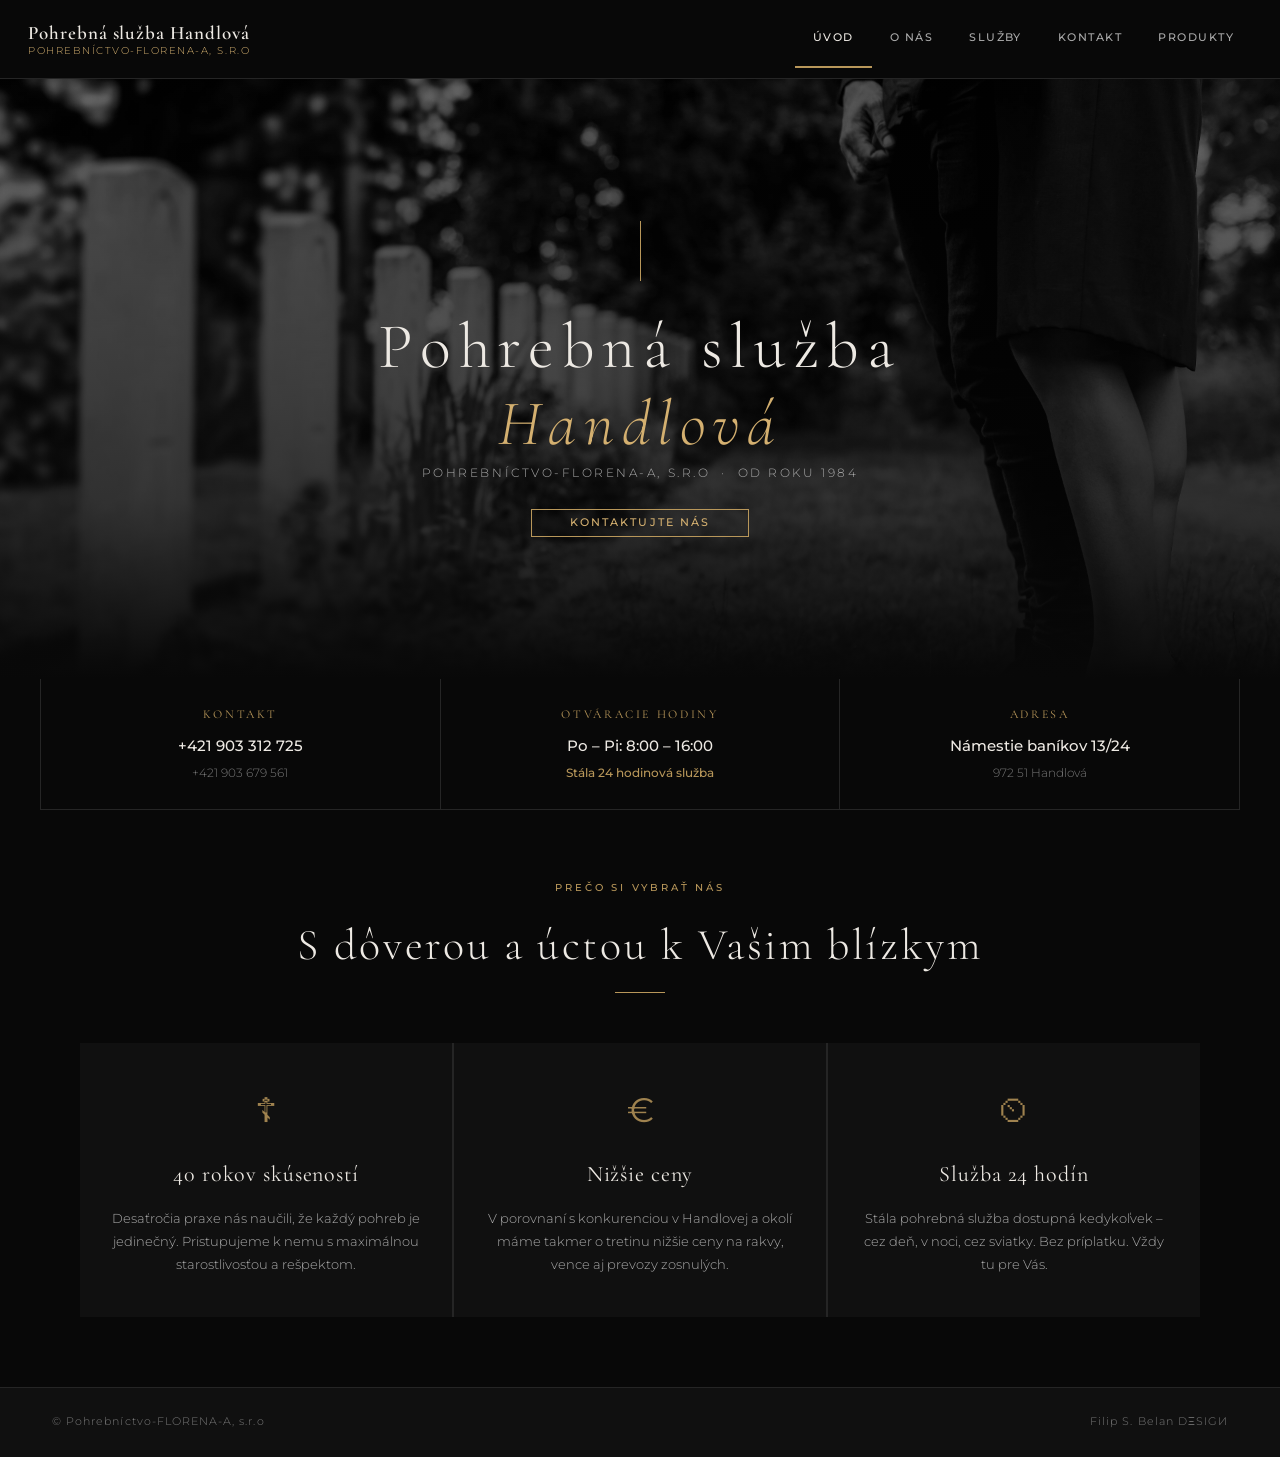
==== index.html @ 0f8f4268 "Add files via upload" ====
<!DOCTYPE html>
<html lang="sk">
<head>
  <meta charset="UTF-8" />
  <meta name="viewport" content="width=device-width, initial-scale=1.0" />
  <title>Pohrebná služba Handlová – Pohrebníctvo FLORENA-A, s.r.o</title>
  <meta name="description" content="Pohrebná služba Handlová – komplexné pohrebné služby, rakvy, vence. 40 rokov skúseností. Stála 24-hodinová služba bez príplatku. Tel: +421 903 312 725" />
  <meta property="og:title" content="Pohrebná služba Handlová – FLORENA-A" />
  <meta property="og:description" content="Komplexné pohrebné služby, rakvy, vence. 40 rokov skúseností. Stála 24h služba." />
  <meta property="og:type" content="website" />
  <link rel="icon" href="favicon.svg" type="image/svg+xml" />
  <link rel="stylesheet" href="style.css" />
</head>
<body>

<div id="header">
  <div class="header-wrap">
    <a href="index.html" class="logo-link">
      <div class="logo-txt">
        <span class="nazov">Pohrebná služba Handlová</span>
        <span class="podtit">Pohrebníctvo-FLORENA-A, s.r.o</span>
      </div>
    </a>
    <button class="hamburger" id="hamburger">&#9776;</button>
    <nav>
      <ul>
        <li><a href="index.html" class="active">Úvod</a></li>
        <li><a href="o-nas.html">O nás</a></li>
        <li><a href="sluzby.html">Služby</a></li>
        <li><a href="kontakt.html">Kontakt</a></li>
        <li>
          <a href="vence.html">Produkty</a>
          <ul>
            <li><a href="vence.html">Vence</a></li>
            <li><a href="rakvy.html">Rakvy</a></li>
          </ul>
        </li>
      </ul>
    </nav>
  </div>
</div>

<div id="hero">
  <img src="images/hero.webp" alt="Pohrebné služby Handlová" />
  <div class="hero-overlay">
    <span class="hero-line fade-up"></span>
    <h1 class="fade-up fade-up-d1">Pohrebná služba<br><em>Handlová</em></h1>
    <p class="fade-up fade-up-d2">Pohrebníctvo-FLORENA-A, s.r.o &nbsp;·&nbsp; Od roku 1984</p>
    <a href="kontakt.html" class="hero-cta fade-up fade-up-d3">Kontaktujte nás</a>
  </div>
</div>

<div id="infobar">
  <div class="info-col fade-up fade-up-d1">
    <h3>Kontakt</h3>
    <h4><a href="tel:+421903312725">+421 903 312 725</a></h4>
    <p><a href="tel:+421903679561">+421 903 679 561</a></p>
  </div>
  <div class="info-col fade-up fade-up-d2">
    <h3>Otváracie hodiny</h3>
    <h4>Po – Pi: 8:00 – 16:00</h4>
    <p><strong>Stála 24 hodinová služba</strong></p>
  </div>
  <div class="info-col fade-up fade-up-d3">
    <h3>Adresa</h3>
    <h4>Námestie baníkov 13/24</h4>
    <p>972 51 Handlová</p>
  </div>
</div>

<section id="preco-my">
  <p class="section-label fade-up">Prečo si vybrať nás</p>
  <h2 class="section-title fade-up fade-up-d1">S dôverou a úctou k Vašim blízkym</h2>
  <span class="section-rule fade-up fade-up-d2"></span>

  <div class="pillars">
    <div class="pillar fade-up fade-up-d1">
      <span class="pillar-icon">☦</span>
      <h3>40 rokov skúseností</h3>
      <p>Desaťročia praxe nás naučili, že každý pohreb je jedinečný. Pristupujeme k nemu s maximálnou starostlivosťou a rešpektom.</p>
    </div>
    <div class="pillar fade-up fade-up-d2">
      <span class="pillar-icon">€</span>
      <h3>Nižšie ceny</h3>
      <p>V porovnaní s konkurenciou v Handlovej a okolí máme takmer o tretinu nižšie ceny na rakvy, vence aj prevozy zosnulých.</p>
    </div>
    <div class="pillar fade-up fade-up-d3">
      <span class="pillar-icon">⏲</span>
      <h3>Služba 24 hodín</h3>
      <p>Stála pohrebná služba dostupná kedykoľvek – cez deň, v noci, cez sviatky. Bez príplatku. Vždy tu pre Vás.</p>
    </div>
  </div>
</section>

<div id="footer">
  <span>© Pohrebníctvo-FLORENA-A, s.r.o</span>
  <span>Filip S. Belan DΞSIGИ</span>
</div>

<script src="nav.js"></script>
</body>
</html>
---- style.css ----
@import url('https://fonts.googleapis.com/css2?family=Cormorant+Garamond:ital,wght@0,300;0,400;0,600;1,300;1,400&family=Montserrat:wght@300;400;500;600&display=swap');

*, *::before, *::after { box-sizing: border-box; margin: 0; padding: 0; }
html { scroll-behavior: smooth; }
html, body { width: 100%; }

:root {
  --black:   #080808;
  --dark:    #101010;
  --mid:     #1a1a1a;
  --border:  #252525;
  --grey:    #777777;
  --silver:  #aaaaaa;
  --white:   #ede9e3;
  --accent:  #b8975a;
  --accent2: #d4b070;
}

body {
  font-family: 'Montserrat', sans-serif;
  font-size: 14px;
  color: var(--white);
  background: var(--black);
  line-height: 1.6;
  overflow-x: hidden;
}

a { color: var(--silver); text-decoration: none; transition: color 0.25s; }
a:hover { color: var(--white); }
img { display: block; max-width: 100%; height: auto; }

/* ── FADE IN ── */
@keyframes fadeUp {
  from { opacity: 0; transform: translateY(22px); }
  to   { opacity: 1; transform: translateY(0); }
}
.fade-up { animation: fadeUp 0.8s ease both; }
.fade-up-d1 { animation-delay: 0.15s; }
.fade-up-d2 { animation-delay: 0.30s; }
.fade-up-d3 { animation-delay: 0.45s; }
.fade-up-d4 { animation-delay: 0.60s; }

/* ══════════════════════════════
   HEADER
══════════════════════════════ */
#header {
  background: var(--black);
  width: 100%;
  border-bottom: 1px solid var(--border);
  position: sticky;
  top: 0;
  z-index: 200;
  transition: box-shadow 0.3s;
}
#header.scrolled { box-shadow: 0 4px 30px rgba(0,0,0,0.7); }

.header-wrap {
  max-width: 1320px;
  margin: 0 auto;
  display: flex;
  align-items: center;
  justify-content: space-between;
  padding: 10px 28px;
  gap: 10px;
}

.logo-link { display: flex; align-items: center; gap: 14px; text-decoration: none; flex-shrink: 0; }
.logo-link img { height: 52px; width: auto; }

.logo-txt { line-height: 1.25; }
.logo-txt .nazov {
  display: block;
  font-family: 'Cormorant Garamond', serif;
  font-size: 19px;
  font-weight: 600;
  color: var(--white);
  white-space: nowrap;
  letter-spacing: 0.05em;
}
.logo-txt .podtit {
  display: block;
  font-size: 9.5px;
  font-weight: 300;
  color: var(--accent2);
  white-space: nowrap;
  letter-spacing: 0.16em;
  text-transform: uppercase;
}

/* ── NAV ── */
nav { display: flex; align-items: stretch; }
nav ul { list-style: none; display: flex; align-items: stretch; }
nav ul li { position: relative; }

nav ul li > a {
  display: flex; align-items: center;
  padding: 0 18px;
  height: 58px;
  color: var(--silver);
  font-size: 10.5px;
  font-weight: 500;
  text-transform: uppercase;
  letter-spacing: 0.14em;
  white-space: nowrap;
  border-bottom: 2px solid transparent;
  transition: color 0.2s, border-color 0.2s;
}
nav ul li > a:hover,
nav ul li > a.active {
  color: var(--white);
  border-bottom-color: var(--accent);
}

/* Dropdown */
nav ul li ul {
  display: none;
  position: absolute;
  top: 100%;
  left: 0;
  background: var(--dark);
  min-width: 160px;
  z-index: 999;
  border: 1px solid var(--border);
  border-top: 2px solid var(--accent);
  box-shadow: 0 12px 40px rgba(0,0,0,0.6);
}
nav ul li:hover > ul { display: block; }
nav ul li ul li > a {
  height: auto;
  padding: 13px 20px;
  font-size: 10.5px;
  border-bottom: 1px solid var(--border);
  display: block;
}
nav ul li ul li:last-child > a { border-bottom: none; }
nav ul li ul li > a:hover { background: var(--mid); color: var(--accent2); border-bottom-color: var(--border); }

.hamburger {
  display: none;
  color: var(--white);
  font-size: 22px;
  background: none;
  border: 1px solid var(--border);
  padding: 6px 12px;
  cursor: pointer;
  line-height: 1;
  transition: border-color 0.2s;
}
.hamburger:hover { border-color: var(--accent); }

/* ══════════════════════════════
   HERO
══════════════════════════════ */
#hero {
  width: 100%;
  position: relative;
  overflow: hidden;
  line-height: 0;
}
#hero img {
  width: 100%;
  max-height: 600px;
  object-fit: cover;
  object-position: center 30%;
  display: block;
  filter: brightness(0.45);
  transform: scale(1.03);
  transition: transform 8s ease;
}
#hero.loaded img { transform: scale(1); }

#hero::after {
  content: '';
  position: absolute;
  inset: 0;
  background: linear-gradient(to bottom, rgba(8,8,8,0.1) 0%, rgba(8,8,8,0.5) 70%, var(--black) 100%);
  pointer-events: none;
}

.hero-overlay {
  position: absolute;
  inset: 0;
  display: flex;
  flex-direction: column;
  align-items: center;
  justify-content: center;
  z-index: 2;
  text-align: center;
  padding: 0 24px;
}

.hero-line {
  display: block;
  width: 1px;
  height: 60px;
  background: var(--accent);
  margin: 0 auto 28px;
  opacity: 0.7;
}

.hero-overlay h1 {
  font-family: 'Cormorant Garamond', serif;
  font-size: clamp(32px, 5vw, 66px);
  font-weight: 300;
  color: var(--white);
  letter-spacing: 0.12em;
  line-height: 1.2;
  margin-bottom: 10px;
}
.hero-overlay h1 em {
  font-style: italic;
  color: var(--accent2);
}
.hero-overlay p {
  font-size: 11.5px;
  font-weight: 300;
  color: var(--silver);
  letter-spacing: 0.22em;
  text-transform: uppercase;
  margin-bottom: 36px;
}
.hero-cta {
  display: inline-block;
  padding: 13px 38px;
  border: 1px solid var(--accent);
  color: var(--accent2) !important;
  font-size: 10.5px;
  font-weight: 500;
  letter-spacing: 0.2em;
  text-transform: uppercase;
  transition: background 0.3s, color 0.3s;
}
.hero-cta:hover {
  background: var(--accent);
  color: var(--black) !important;
}

/* ══════════════════════════════
   INFO LIŠTA
══════════════════════════════ */
#infobar {
  max-width: 1200px;
  margin: 0 auto;
  display: flex;
  border: 1px solid var(--border);
  border-top: none;
}
.info-col {
  flex: 1;
  padding: 26px 24px;
  border-right: 1px solid var(--border);
  text-align: center;
  transition: background 0.25s;
  position: relative;
}
.info-col::before {
  content: '';
  position: absolute;
  top: 0; left: 50%; transform: translateX(-50%);
  width: 30px; height: 2px;
  background: var(--accent);
  opacity: 0;
  transition: opacity 0.3s;
}
.info-col:hover::before { opacity: 1; }
.info-col:hover { background: var(--mid); }
.info-col:last-child { border-right: none; }

.info-col h3 {
  font-family: 'Cormorant Garamond', serif;
  font-size: 12px;
  font-weight: 400;
  color: var(--accent);
  text-transform: uppercase;
  letter-spacing: 0.22em;
  margin-bottom: 10px;
}
.info-col h4 { font-size: 15px; font-weight: 500; color: var(--white); margin-bottom: 5px; }
.info-col h4 a { color: var(--white); }
.info-col h4 a:hover { color: var(--accent2); }
.info-col p { font-size: 12px; font-weight: 300; color: var(--grey); }
.info-col p a { color: var(--grey); }
.info-col p a:hover { color: var(--white); }
.info-col p strong { font-size: 11.5px; font-weight: 500; color: var(--accent); }

/* ══════════════════════════════
   PREČO MY — sekcia
══════════════════════════════ */
#preco-my {
  max-width: 1200px;
  margin: 70px auto 0;
  padding: 0 40px;
}

.section-label {
  text-align: center;
  font-size: 10px;
  font-weight: 500;
  letter-spacing: 0.28em;
  text-transform: uppercase;
  color: var(--accent);
  margin-bottom: 14px;
}

.section-title {
  font-family: 'Cormorant Garamond', serif;
  font-size: clamp(28px, 4vw, 44px);
  font-weight: 300;
  color: var(--white);
  text-align: center;
  letter-spacing: 0.06em;
  margin-bottom: 12px;
}

.section-rule {
  display: block;
  width: 50px;
  height: 1px;
  background: var(--accent);
  margin: 0 auto 50px;
}

.pillars {
  display: grid;
  grid-template-columns: repeat(3, 1fr);
  gap: 2px;
  background: var(--border);
}

.pillar {
  background: var(--dark);
  padding: 40px 32px;
  text-align: center;
  transition: background 0.3s;
  position: relative;
  overflow: hidden;
}
.pillar::after {
  content: '';
  position: absolute;
  bottom: 0; left: 0; right: 0;
  height: 2px;
  background: var(--accent);
  transform: scaleX(0);
  transition: transform 0.35s ease;
}
.pillar:hover { background: var(--mid); }
.pillar:hover::after { transform: scaleX(1); }

.pillar-icon {
  font-size: 34px;
  color: var(--accent);
  margin-bottom: 20px;
  display: block;
  opacity: 0.85;
}
.pillar h3 {
  font-family: 'Cormorant Garamond', serif;
  font-size: 22px;
  font-weight: 400;
  color: var(--white);
  letter-spacing: 0.04em;
  margin-bottom: 14px;
}
.pillar p {
  font-size: 13px;
  font-weight: 300;
  color: var(--silver);
  line-height: 1.8;
}

/* ══════════════════════════════
   PAGE IMAGES
══════════════════════════════ */
.page-img {
  width: 100%;
  max-height: 360px;
  object-fit: cover;
  object-position: center;
  display: block;
  filter: brightness(0.6) grayscale(15%);
}

/* ══════════════════════════════
   PAGE CONTENT
══════════════════════════════ */
#page {
  max-width: 1200px;
  margin: 64px auto 0;
  padding: 0 40px 64px;
}

h1.nadpis, h2.nadpis {
  font-family: 'Cormorant Garamond', serif;
  font-size: clamp(30px, 4vw, 48px);
  font-weight: 300;
  color: var(--white);
  text-align: center;
  letter-spacing: 0.07em;
  padding-bottom: 18px;
  margin-bottom: 30px;
  border-bottom: 1px solid var(--border);
  position: relative;
}
h1.nadpis::after, h2.nadpis::after {
  content: '';
  display: block;
  width: 50px;
  height: 2px;
  background: var(--accent);
  margin: 14px auto 0;
}

/* Breadcrumb */
.breadcrumb {
  font-size: 11px;
  font-weight: 300;
  color: var(--grey);
  letter-spacing: 0.1em;
  margin-bottom: 36px;
  text-align: center;
}
.breadcrumb a { color: var(--grey); }
.breadcrumb a:hover { color: var(--accent2); }
.breadcrumb span { color: var(--accent); margin: 0 6px; }

.text p {
  font-size: 15px;
  font-weight: 300;
  color: var(--silver);
  line-height: 1.95;
  margin-bottom: 18px;
  max-width: 860px;
}
.text p strong { color: var(--white); font-weight: 500; }
.text p em { color: var(--accent2); font-style: normal; font-weight: 400; }

/* ══════════════════════════════
   PRODUKTY GRID
══════════════════════════════ */
.product-grid {
  display: grid;
  grid-template-columns: repeat(4, 1fr);
  gap: 2px;
  margin-top: 36px;
  background: var(--border);
}

.product-item {
  text-align: center;
  background: var(--dark);
  padding: 24px 18px 18px;
  transition: background 0.25s;
  overflow: hidden;
  position: relative;
}
.product-item:hover { background: var(--mid); }

.product-item .img-wrap {
  overflow: hidden;
}
.product-item img {
  width: 100%;
  height: 200px;
  object-fit: contain;
  padding: 10px;
  transition: transform 0.45s ease;
}
.product-item:hover img { transform: scale(1.06); }

.product-item p {
  font-size: 10.5px;
  font-weight: 400;
  color: var(--grey);
  margin-top: 12px;
  line-height: 1.4;
  letter-spacing: 0.1em;
  text-transform: uppercase;
  transition: color 0.2s;
}
.product-item:hover p { color: var(--accent2); }

/* ══════════════════════════════
   KONTAKT
══════════════════════════════ */
.kontakt-wrap {
  display: grid;
  grid-template-columns: 1fr 1.4fr;
  gap: 56px;
  margin-top: 24px;
  align-items: start;
}

.kontakt-info table { border-collapse: collapse; width: 100%; }
.kontakt-info tr { border-bottom: 1px solid var(--border); }
.kontakt-info tr:last-child { border-bottom: none; }
.kontakt-info td { padding: 18px 0; vertical-align: top; color: var(--silver); font-size: 14px; font-weight: 300; }
.kontakt-info td:first-child {
  font-weight: 500; color: var(--accent);
  width: 170px; font-size: 10px;
  text-transform: uppercase; letter-spacing: 0.14em; padding-top: 21px;
}
.kontakt-info td strong { color: var(--white); font-weight: 500; }
.kontakt-info td a { color: var(--silver); }
.kontakt-info td a:hover { color: var(--accent2); }

.kontakt-map iframe {
  width: 100%; height: 400px;
  border: 1px solid var(--border);
  display: block;
  filter: grayscale(100%) invert(100%) contrast(100%);
}

/* ══════════════════════════════
   RAKVY NOTE
══════════════════════════════ */
.rakvy-note {
  background: var(--dark);
  border: 1px solid var(--border);
  border-left: 3px solid var(--accent);
  padding: 24px 28px;
  font-size: 13px;
  color: var(--grey);
  margin-top: 28px;
  line-height: 1.9;
  font-weight: 300;
}
.rakvy-note strong { color: var(--silver); font-weight: 500; }
.rakvy-note a { color: var(--accent); }
.rakvy-note a:hover { color: var(--white); }
.rakvy-note code { background: var(--mid); padding: 2px 7px; font-size: 12px; color: var(--accent2); border-radius: 2px; }

/* Rakvy placeholder karty */
.rakvy-placeholder {
  display: grid;
  grid-template-columns: repeat(3, 1fr);
  gap: 2px;
  margin-top: 36px;
  background: var(--border);
}
.rakvy-card {
  background: var(--dark);
  padding: 40px 24px;
  text-align: center;
  transition: background 0.25s;
}
.rakvy-card:hover { background: var(--mid); }
.rakvy-card .r-icon { font-size: 42px; opacity: 0.4; margin-bottom: 16px; }
.rakvy-card h4 {
  font-family: 'Cormorant Garamond', serif;
  font-size: 20px; font-weight: 400;
  color: var(--white); letter-spacing: 0.04em;
  margin-bottom: 10px;
}
.rakvy-card p { font-size: 12px; font-weight: 300; color: var(--grey); line-height: 1.8; }

/* ══════════════════════════════
   FOOTER
══════════════════════════════ */
#footer {
  display: flex;
  justify-content: space-between;
  align-items: center;
  background: var(--dark);
  border-top: 1px solid var(--border);
  color: var(--grey);
  padding: 26px 52px;
  margin-top: 70px;
  font-size: 10.5px;
  font-weight: 300;
  letter-spacing: 0.1em;
}
#footer span, #footer p { color: var(--grey); margin: 0; }
#footer a { color: var(--grey); }
#footer a:hover { color: var(--accent2); }

/* ══════════════════════════════
   MOBILNÉ
══════════════════════════════ */
@media (max-width: 1024px) {
  .pillars { grid-template-columns: 1fr; }
  .pillar { padding: 32px 24px; }
}

@media (max-width: 900px) {
  .kontakt-wrap { grid-template-columns: 1fr; gap: 32px; }
  .rakvy-placeholder { grid-template-columns: 1fr 1fr; }
}

@media (max-width: 720px) {
  .header-wrap { flex-wrap: wrap; padding: 10px 16px; }
  .hamburger { display: block; }

  nav { width: 100%; order: 3; }
  nav ul { display: none; flex-direction: column; width: 100%; background: var(--dark); border-top: 1px solid var(--border); }
  nav ul.open { display: flex; }
  nav ul li > a { height: auto; padding: 15px 20px; border-bottom: 1px solid var(--border); border-left: 3px solid transparent; }
  nav ul li > a.active,
  nav ul li > a:hover { border-left-color: var(--accent); background: var(--mid); color: var(--white); border-bottom-color: var(--border); }
  nav ul li ul { position: static; display: none !important; border: none; }

  #infobar { flex-direction: column; }
  .info-col { border-right: none; border-bottom: 1px solid var(--border); }
  .info-col:last-child { border-bottom: none; }

  .product-grid { grid-template-columns: repeat(2, 1fr); }
  .rakvy-placeholder { grid-template-columns: 1fr; }

  #hero img { max-height: 320px; }
  .hero-overlay h1 { font-size: 28px; }
  .hero-line { height: 36px; }

  #page { padding: 0 18px 40px; margin-top: 44px; }
  #preco-my { padding: 0 18px; margin-top: 50px; }

  #footer { flex-direction: column; gap: 8px; padding: 22px 18px; text-align: center; }
}

@media (max-width: 480px) {
  .product-grid { grid-template-columns: 1fr 1fr; gap: 2px; }
  .pillars { gap: 2px; }
}

/* ══════════════════════════════
   PAGE BANNER (O nás / Služby)
══════════════════════════════ */
.page-banner {
  width: 100%;
  position: relative;
  overflow: hidden;
  line-height: 0;
}

.page-banner img {
  width: 100%;
  height: 460px;
  object-fit: cover;
  object-position: center;
  display: block;
  filter: brightness(0.38);
  transform: scale(1.04);
  transition: transform 10s ease;
}

.page-banner.in-view img {
  transform: scale(1);
}

.page-banner::after {
  content: '';
  position: absolute;
  inset: 0;
  background: linear-gradient(
    135deg,
    rgba(8,8,8,0.72) 0%,
    rgba(8,8,8,0.18) 60%,
    rgba(8,8,8,0.55) 100%
  );
  pointer-events: none;
}

/* Right-aligned variant */
.page-banner-overlay--right ~ .page-banner::after,
.page-banner--bottom::after {
  background: linear-gradient(
    225deg,
    rgba(8,8,8,0.72) 0%,
    rgba(8,8,8,0.18) 60%,
    rgba(8,8,8,0.55) 100%
  );
}

.page-banner-overlay {
  position: absolute;
  inset: 0;
  z-index: 2;
  display: flex;
  flex-direction: column;
  justify-content: center;
  align-items: flex-start;
  padding: 0 8vw;
  line-height: 1;
}

.page-banner-overlay--right {
  align-items: flex-end;
  text-align: right;
  padding: 0 8vw;
}

.banner-line {
  display: block;
  width: 1px;
  height: 50px;
  background: var(--accent);
  margin-bottom: 22px;
  opacity: 0.75;
}

.banner-label {
  font-size: 10px;
  font-weight: 500;
  letter-spacing: 0.30em;
  text-transform: uppercase;
  color: var(--accent);
  margin-bottom: 14px;
  line-height: 1;
}

.banner-title {
  font-family: 'Cormorant Garamond', serif;
  font-size: clamp(38px, 6vw, 72px);
  font-weight: 300;
  color: var(--white);
  letter-spacing: 0.06em;
  line-height: 1.15;
  margin-bottom: 18px;
}

.banner-title em {
  font-style: italic;
  color: var(--accent2);
}

.banner-sub {
  font-size: 12px;
  font-weight: 300;
  color: var(--silver);
  letter-spacing: 0.14em;
  line-height: 1;
  max-width: 340px;
}

/* Mobile banners */
@media (max-width: 720px) {
  .page-banner img { height: 300px; }
  .banner-title { font-size: 36px; }
  .page-banner-overlay,
  .page-banner-overlay--right {
    align-items: flex-start;
    text-align: left;
    padding: 0 24px;
  }
}
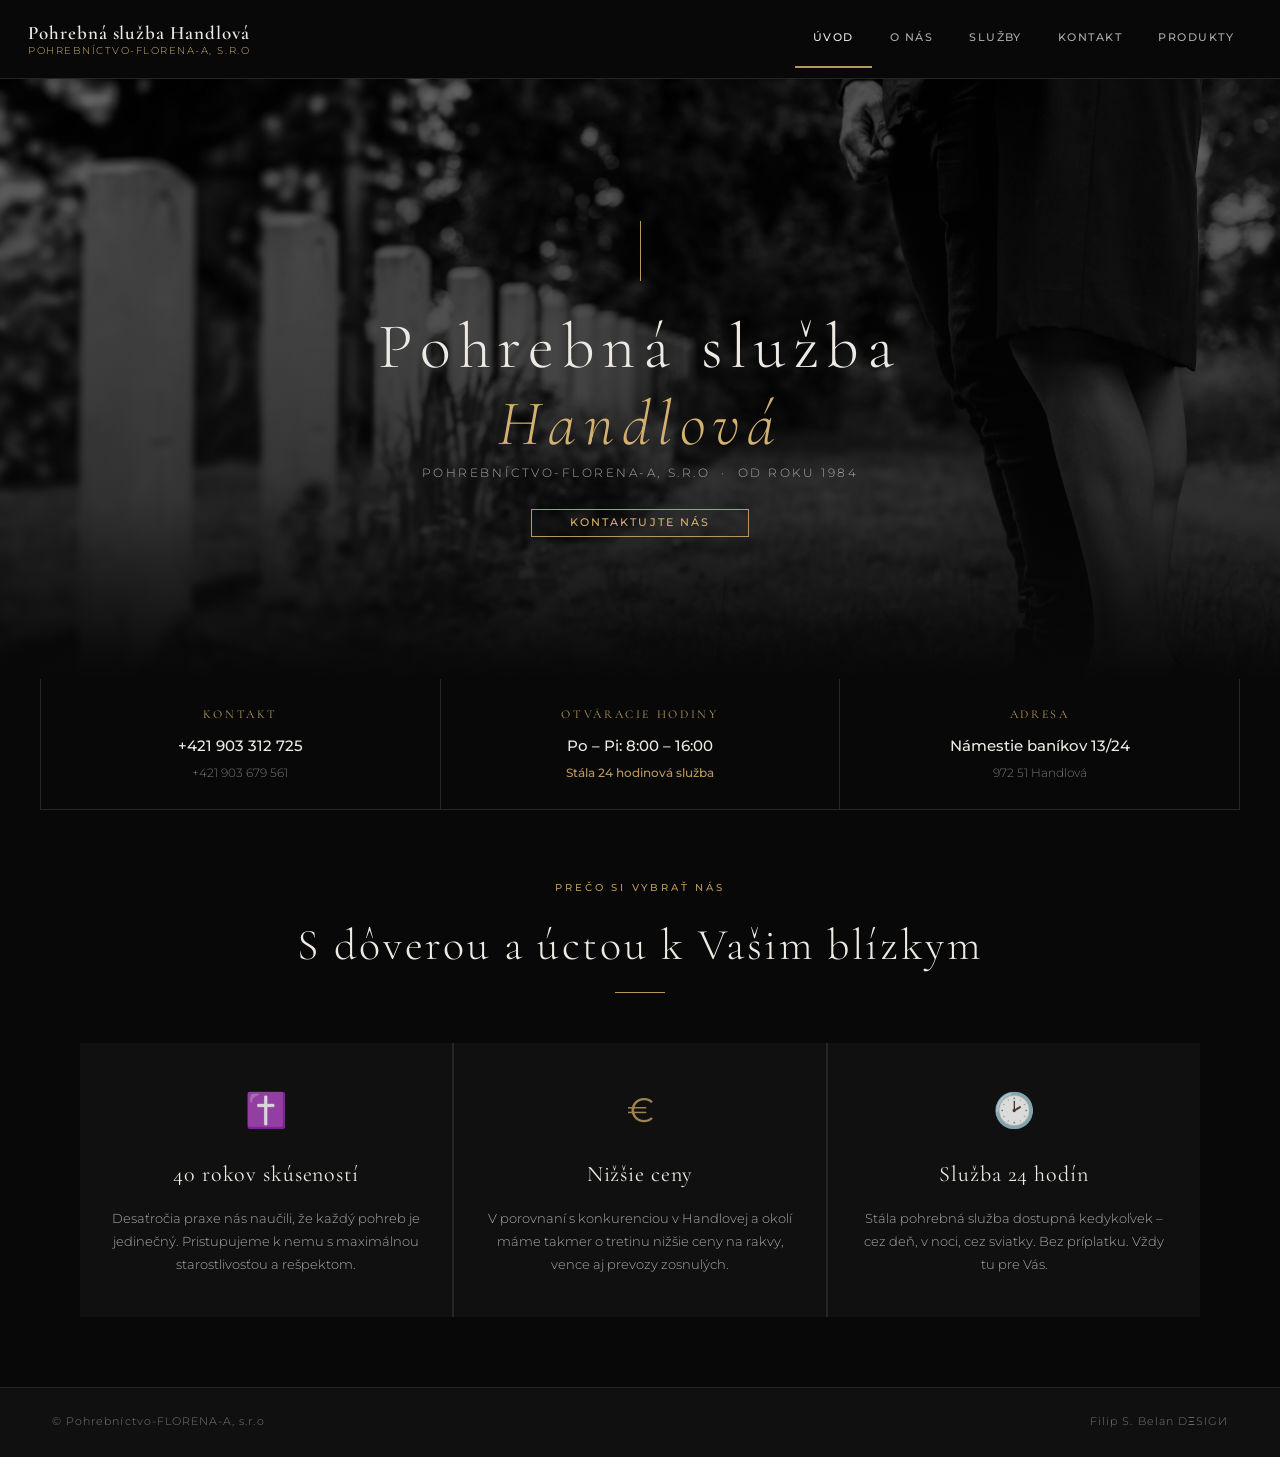
==== commit a8c31ef0: "Update index.html" ====
--- a/index.html
+++ b/index.html
@@ -75,7 +75,7 @@
 
   <div class="pillars">
     <div class="pillar fade-up fade-up-d1">
-      <span class="pillar-icon">☦</span>
+      <span class="pillar-icon">✝️</span>
       <h3>40 rokov skúseností</h3>
       <p>Desaťročia praxe nás naučili, že každý pohreb je jedinečný. Pristupujeme k nemu s maximálnou starostlivosťou a rešpektom.</p>
     </div>
@@ -85,7 +85,7 @@
       <p>V porovnaní s konkurenciou v Handlovej a okolí máme takmer o tretinu nižšie ceny na rakvy, vence aj prevozy zosnulých.</p>
     </div>
     <div class="pillar fade-up fade-up-d3">
-      <span class="pillar-icon">⏲</span>
+      <span class="pillar-icon">🕑</span>
       <h3>Služba 24 hodín</h3>
       <p>Stála pohrebná služba dostupná kedykoľvek – cez deň, v noci, cez sviatky. Bez príplatku. Vždy tu pre Vás.</p>
     </div>
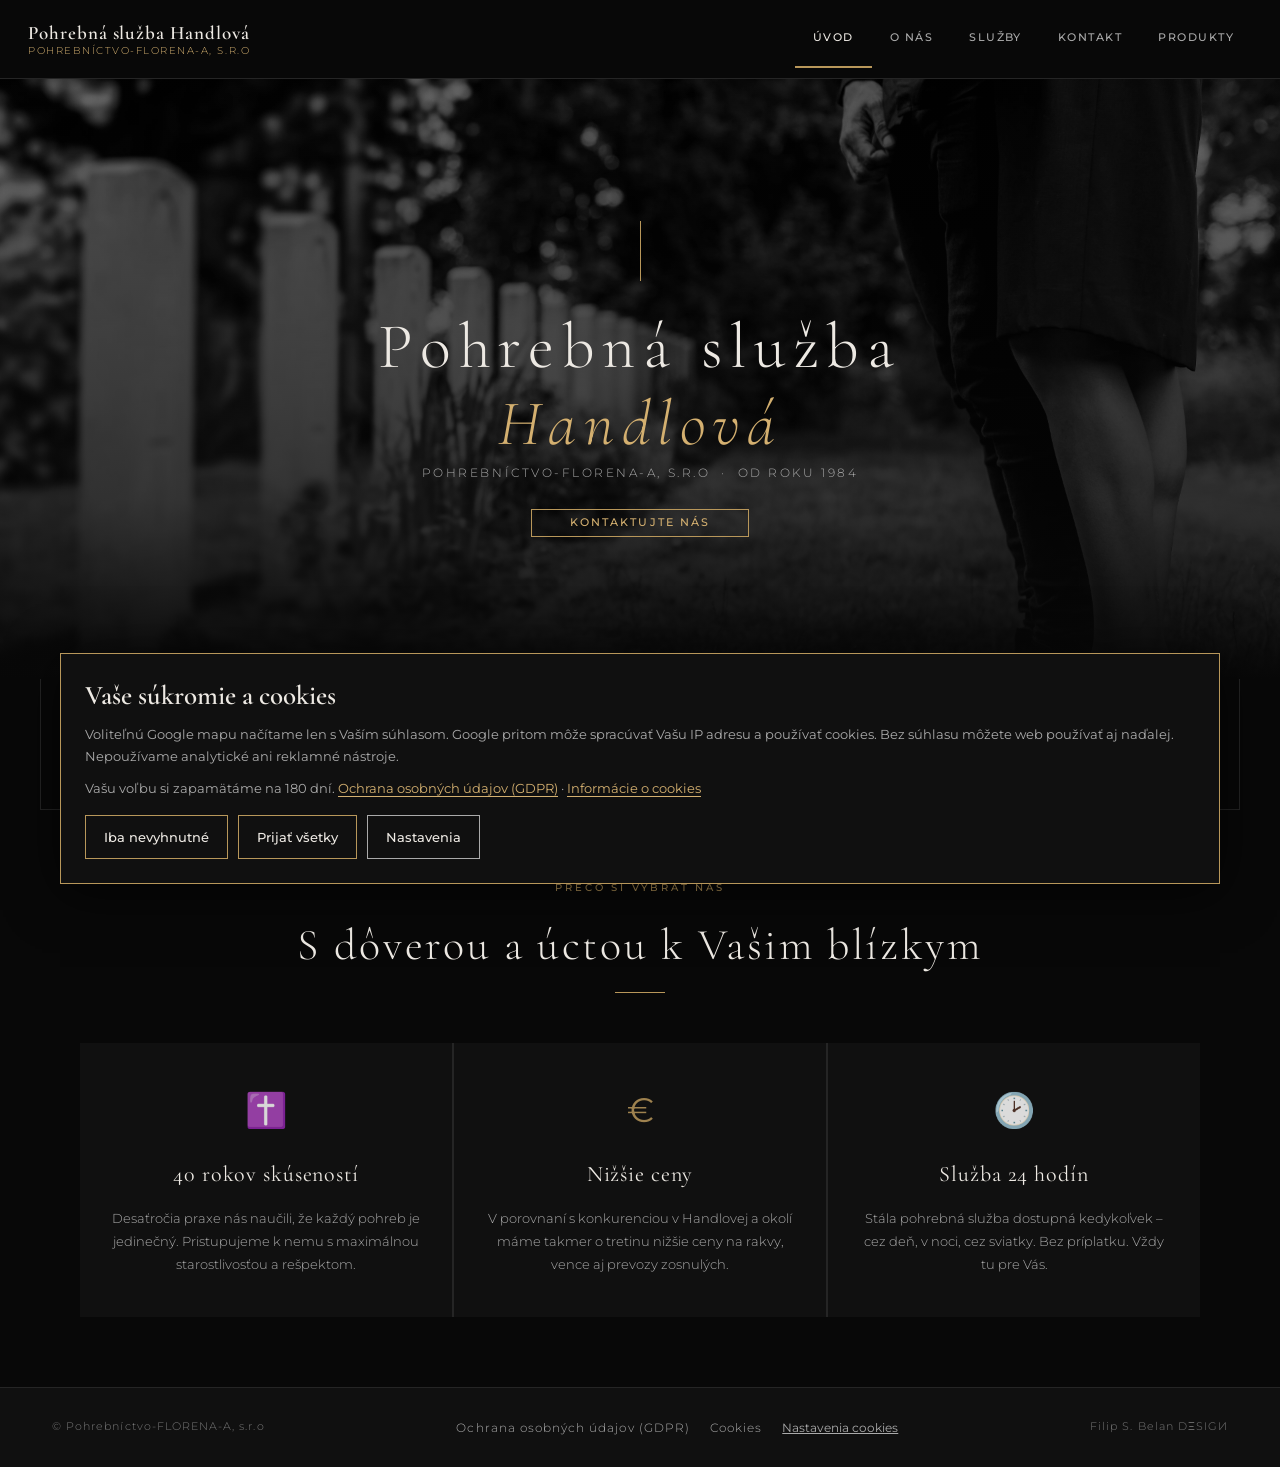
==== commit b97ff198: "Add GDPR pages, cookie consent and consent-gated Google Maps" ====
--- a/index.html
+++ b/index.html
@@ -8,8 +8,9 @@
   <meta property="og:title" content="Pohrebná služba Handlová – FLORENA-A" />
   <meta property="og:description" content="Komplexné pohrebné služby, rakvy, vence. 40 rokov skúseností. Stála 24h služba." />
   <meta property="og:type" content="website" />
-  <link rel="icon" href="favicon.svg" type="image/svg+xml" />
+  <link rel="icon" href="favicon.png" type="image/png" />
   <link rel="stylesheet" href="style.css" />
+  <link rel="stylesheet" href="privacy.css" />
 </head>
 <body>
 
@@ -94,9 +95,15 @@
 
 <div id="footer">
   <span>© Pohrebníctvo-FLORENA-A, s.r.o</span>
+  <div class="footer-privacy" role="group" aria-label="Ochrana súkromia">
+    <a href="gdpr.html">Ochrana osobných údajov (GDPR)</a>
+    <a href="cookies.html">Cookies</a>
+    <button type="button" data-cookie-settings hidden>Nastavenia cookies</button>
+  </div>
   <span>Filip S. Belan DΞSIGИ</span>
 </div>
 
 <script src="nav.js"></script>
+<script src="privacy.js"></script>
 </body>
 </html>
--- a/style.css
+++ b/style.css
@@ -1,4 +1,67 @@
-@import url('https://fonts.googleapis.com/css2?family=Cormorant+Garamond:ital,wght@0,300;0,400;0,600;1,300;1,400&family=Montserrat:wght@300;400;500;600&display=swap');
+@font-face {
+  font-family: 'Cormorant Garamond';
+  font-style: italic;
+  font-weight: 300;
+  font-display: swap;
+  src: url(fonts/font-1.woff) format('woff');
+}
+@font-face {
+  font-family: 'Cormorant Garamond';
+  font-style: italic;
+  font-weight: 400;
+  font-display: swap;
+  src: url(fonts/font-2.woff) format('woff');
+}
+@font-face {
+  font-family: 'Cormorant Garamond';
+  font-style: normal;
+  font-weight: 300;
+  font-display: swap;
+  src: url(fonts/font-3.woff) format('woff');
+}
+@font-face {
+  font-family: 'Cormorant Garamond';
+  font-style: normal;
+  font-weight: 400;
+  font-display: swap;
+  src: url(fonts/font-4.woff) format('woff');
+}
+@font-face {
+  font-family: 'Cormorant Garamond';
+  font-style: normal;
+  font-weight: 600;
+  font-display: swap;
+  src: url(fonts/font-5.woff) format('woff');
+}
+@font-face {
+  font-family: 'Montserrat';
+  font-style: normal;
+  font-weight: 300;
+  font-display: swap;
+  src: url(fonts/font-6.woff) format('woff');
+}
+@font-face {
+  font-family: 'Montserrat';
+  font-style: normal;
+  font-weight: 400;
+  font-display: swap;
+  src: url(fonts/font-7.woff) format('woff');
+}
+@font-face {
+  font-family: 'Montserrat';
+  font-style: normal;
+  font-weight: 500;
+  font-display: swap;
+  src: url(fonts/font-8.woff) format('woff');
+}
+@font-face {
+  font-family: 'Montserrat';
+  font-style: normal;
+  font-weight: 600;
+  font-display: swap;
+  src: url(fonts/font-9.woff) format('woff');
+}
+
 
 *, *::before, *::after { box-sizing: border-box; margin: 0; padding: 0; }
 html { scroll-behavior: smooth; }
--- a/privacy.css
+++ b/privacy.css
@@ -0,0 +1,39 @@
+/* Shared privacy controls; no external resources. */
+[hidden] { display: none !important; }
+#footer { flex-wrap: wrap; gap: 18px; }
+.footer-privacy { display: flex; flex-wrap: wrap; justify-content: center; align-items: center; gap: 12px 20px; }
+#footer .footer-privacy a, .footer-privacy button { color: var(--silver); font-size: 12px; }
+.footer-privacy button { font-family: inherit; background: none; border: 0; padding: 6px 0; cursor: pointer; text-decoration: underline; }
+#footer .footer-privacy a:hover, .footer-privacy button:hover { color: var(--accent2); }
+.cookie-banner {
+  position: fixed; bottom: 16px; left: 16px; right: 16px; z-index: 1200;
+  max-width: 1160px; margin: auto; padding: 24px;
+  max-height: calc(100dvh - 32px); overflow-y: auto;
+  background: var(--dark); color: var(--white);
+  border: 1px solid var(--accent); box-shadow: 0 8px 50px #000a;
+}
+.cookie-banner h2 { font-family: 'Cormorant Garamond', serif; font-size: 27px; font-weight: 600; line-height: 1.3; margin-bottom: 10px; }
+.cookie-banner p { font-size: 13px; line-height: 1.7; color: var(--silver); margin-bottom: 10px; }
+.cookie-banner a, .privacy-content a, .map-placeholder a { color: var(--accent2); text-decoration: underline; text-underline-offset: 3px; }
+.cookie-actions { display: flex; flex-wrap: wrap; gap: 10px; margin-top: 16px; }
+.privacy-button { border: 1px solid var(--accent); background: var(--dark); color: var(--white); font: 500 13px 'Montserrat', sans-serif; padding: 12px 18px; min-height: 44px; cursor: pointer; }
+.privacy-button:hover { background: var(--accent); color: var(--black); }
+.privacy-button--text { border-color: var(--silver); }
+.privacy-button:focus-visible, .footer-privacy a:focus-visible, .footer-privacy button:focus-visible, .cookie-banner a:focus-visible, .cookie-option input:focus-visible { outline: 3px solid var(--accent2); outline-offset: 4px; }
+.cookie-details { border-top: 1px solid var(--border); margin-top: 20px; padding-top: 18px; }
+.cookie-option { display: flex; align-items: flex-start; gap: 12px; margin: 16px 0; color: var(--silver); font-size: 13px; }
+.cookie-option input { flex-shrink: 0; width: 20px; height: 20px; margin-top: 3px; accent-color: var(--accent); }
+.map-placeholder { min-height: 400px; display: flex; flex-direction: column; align-items: center; justify-content: center; gap: 18px; padding: 30px; text-align: center; background: var(--dark); border: 1px solid var(--border); color: var(--silver); }
+.map-placeholder h2 { font: 400 28px 'Cormorant Garamond', serif; color: var(--white); }
+.privacy-content { max-width: 860px; margin: auto; color: var(--silver); font-size: 15px; line-height: 1.9; overflow-wrap: anywhere; }
+.privacy-content h2 { color: var(--white); font: 400 28px 'Cormorant Garamond', serif; line-height: 1.4; margin: 32px 0 12px; }
+.privacy-content p, .privacy-content ul { margin-bottom: 18px; }
+.privacy-content ul { padding-left: 24px; }
+.privacy-content strong { color: var(--white); }
+.privacy-content code { overflow-wrap: anywhere; }
+@media (max-width: 600px) {
+  .cookie-banner { bottom: 8px; left: 8px; right: 8px; padding: 18px; max-height: calc(100dvh - 16px); }
+  .cookie-actions { display: grid; grid-template-columns: 1fr; }
+  .privacy-button { width: 100%; }
+  .footer-privacy { flex-direction: column; gap: 8px; }
+}
